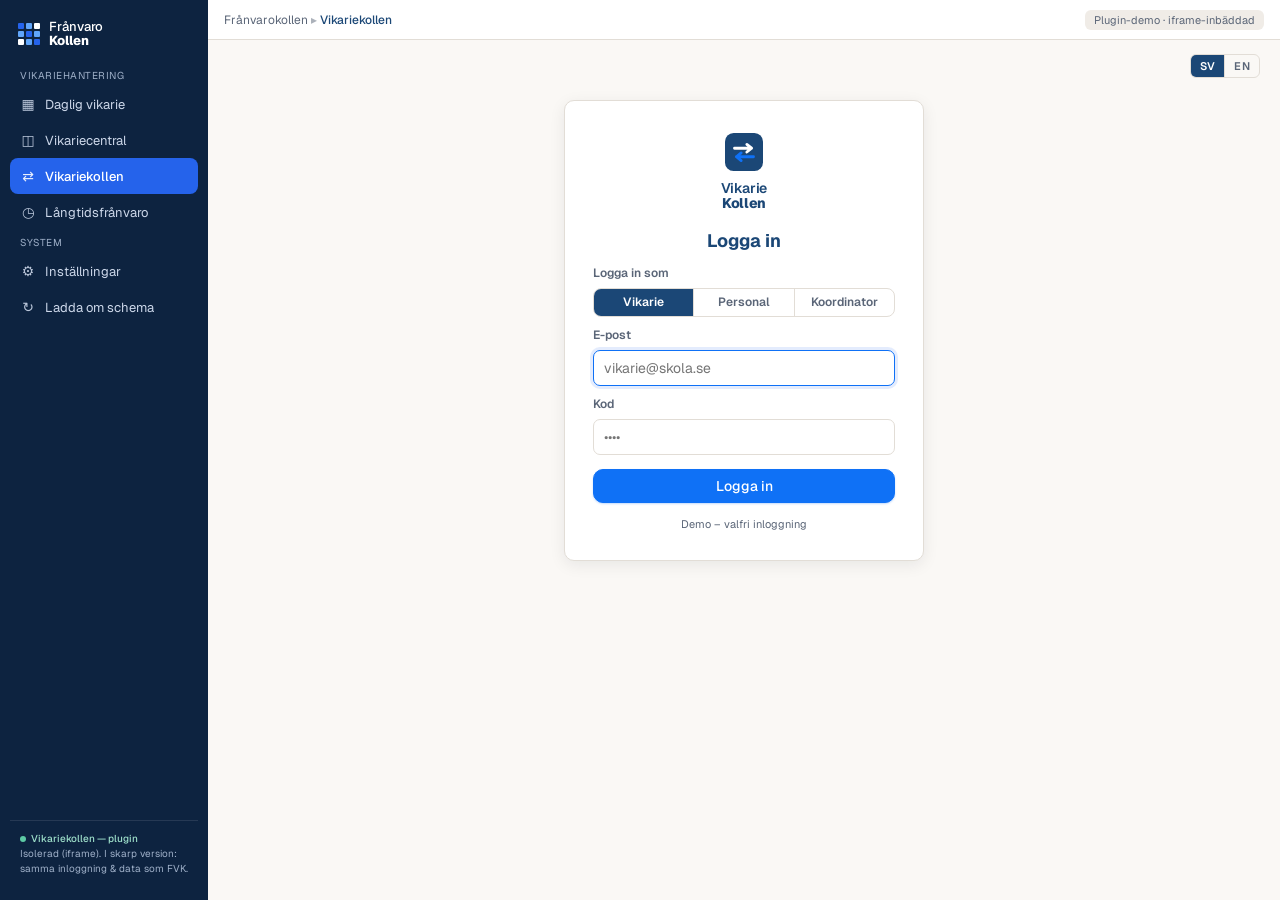
==== fvk-shell.html @ e94582c4 "Add fvk-shell.html — clickable iframe demo of VK embedded in FVK chrome Faux Frånvarokollen shell (n" ====
<!DOCTYPE html>
<html lang="sv">
<head>
  <meta charset="UTF-8" />
  <meta name="viewport" content="width=device-width, initial-scale=1.0" />
  <title>Frånvarokollen · Vikariekollen (plugin-demo)</title>
  <link rel="preconnect" href="https://fonts.googleapis.com" />
  <link rel="preconnect" href="https://fonts.gstatic.com" crossorigin />
  <link rel="stylesheet" href="https://fonts.googleapis.com/css2?family=Geist:wght@400;500;600;700;800&display=swap" />
  <style>
    :root{
      --navy:#16223e; --navy-deep:#0d2340; --blue:#2563eb; --blue2:#60a5fa;
      --paper:#faf8f5; --line:rgba(255,255,255,.10); --muted:#9fb0c8;
      --font:'Geist',ui-sans-serif,system-ui,-apple-system,'Segoe UI',Roboto,Helvetica,Arial,sans-serif;
    }
    *{box-sizing:border-box;margin:0;padding:0;}
    html,body{height:100%;font-family:var(--font);background:var(--paper);}
    .shell{display:flex;height:100vh;width:100%;}

    /* ---- FVK navy sidebar ---- */
    .side{width:208px;flex-shrink:0;background:var(--navy-deep);display:flex;flex-direction:column;padding:14px 10px;}
    .brand{display:flex;align-items:center;gap:9px;padding:6px 8px 16px;}
    .squares{display:grid;grid-template-columns:repeat(3,6px);grid-auto-rows:6px;gap:2px;flex-shrink:0;}
    .squares span{width:6px;height:6px;border-radius:1px;}
    .wm{line-height:1.05;}
    .wm b{display:block;color:#fff;font-size:13px;font-weight:500;}
    .wm b.bot{font-weight:800;}
    .navlbl{color:var(--muted);font-size:10px;letter-spacing:.5px;text-transform:uppercase;padding:6px 10px 4px;}
    .nav{display:flex;align-items:center;gap:9px;color:#cdd8ea;font-size:13px;padding:9px 10px;border-radius:8px;cursor:pointer;user-select:none;transition:background .12s,color .12s;}
    .nav:hover{background:rgba(255,255,255,.06);color:#fff;}
    .nav.active{background:var(--blue);color:#fff;font-weight:500;}
    .nav .ico{width:16px;text-align:center;opacity:.9;font-size:14px;}
    .side-foot{margin-top:auto;color:var(--muted);font-size:10px;padding:10px;border-top:1px solid var(--line);line-height:1.5;}
    .pluglabel{display:inline-flex;align-items:center;gap:5px;color:#9fe1cb;font-weight:500;}
    .dot{width:6px;height:6px;border-radius:50%;background:#5dcaa5;display:inline-block;}

    /* ---- main + plugin frame ---- */
    .main{flex:1;min-width:0;display:flex;flex-direction:column;}
    .crumb{height:40px;flex-shrink:0;background:#fff;border-bottom:1px solid #e2ddd6;display:flex;align-items:center;justify-content:space-between;padding:0 16px;}
    .crumb .path{font-size:12px;color:#5a6577;}
    .crumb .path b{color:#1B4776;font-weight:500;}
    .crumb .tag{font-size:11px;color:#5a6577;background:#f0ece7;border-radius:6px;padding:3px 9px;}
    .frame-wrap{flex:1;min-height:0;position:relative;}
    iframe{width:100%;height:100%;border:0;display:block;background:var(--paper);}

    /* inert-nav toast */
    .toast{position:fixed;left:218px;bottom:18px;background:var(--navy);color:#fff;font-size:12px;padding:9px 13px;border-radius:8px;opacity:0;transform:translateY(6px);transition:opacity .18s,transform .18s;pointer-events:none;max-width:300px;box-shadow:0 6px 20px rgba(13,35,64,.25);}
    .toast.show{opacity:1;transform:translateY(0);}

    @media(max-width:680px){
      .side{width:60px;padding:10px 6px;}
      .wm,.navlbl,.nav span:not(.ico),.side-foot{display:none;}
      .brand{justify-content:center;padding:6px 0 14px;}
      .nav{justify-content:center;padding:10px 0;}
      .toast{left:70px;}
    }
  </style>
</head>
<body>
  <div class="shell">
    <!-- FVK navy sidebar (host chrome) -->
    <aside class="side">
      <div class="brand">
        <div class="squares">
          <span style="background:#2563eb"></span><span style="background:#60a5fa"></span><span style="background:#fff"></span>
          <span style="background:#60a5fa"></span><span style="background:#2563eb"></span><span style="background:#60a5fa"></span>
          <span style="background:#fff"></span><span style="background:#60a5fa"></span><span style="background:#2563eb"></span>
        </div>
        <div class="wm"><b>Frånvaro</b><b class="bot">Kollen</b></div>
      </div>

      <div class="navlbl">Vikariehantering</div>
      <div class="nav" data-inert="Daglig vikarie"><span class="ico">▦</span><span>Daglig vikarie</span></div>
      <div class="nav" data-inert="Vikariecentral"><span class="ico">◫</span><span>Vikariecentral</span></div>
      <div class="nav active"><span class="ico">⇄</span><span>Vikariekollen</span></div>
      <div class="nav" data-inert="Långtidsfrånvaro"><span class="ico">◷</span><span>Långtidsfrånvaro</span></div>

      <div class="navlbl">System</div>
      <div class="nav" data-inert="Inställningar"><span class="ico">⚙</span><span>Inställningar</span></div>
      <div class="nav" data-inert="Ladda om schema"><span class="ico">↻</span><span>Ladda om schema</span></div>

      <div class="side-foot">
        <span class="pluglabel"><span class="dot"></span>Vikariekollen — plugin</span><br>
        Isolerad (iframe). I skarp version: samma inloggning &amp; data som FVK.
      </div>
    </aside>

    <!-- FVK content area = the live VK plugin -->
    <main class="main">
      <div class="crumb">
        <span class="path">Frånvarokollen <span style="opacity:.5">▸</span> <b>Vikariekollen</b></span>
        <span class="tag">Plugin-demo · iframe-inbäddad</span>
      </div>
      <div class="frame-wrap">
        <iframe src="index.html" title="Vikariekollen (inbäddad)"></iframe>
      </div>
    </main>
  </div>

  <div class="toast" id="toast"></div>

  <script>
    var t = document.getElementById('toast'), timer;
    document.querySelectorAll('.nav[data-inert]').forEach(function(n){
      n.addEventListener('click', function(){
        t.textContent = '“' + n.getAttribute('data-inert') + '” är en FVK-vy — ingår inte i den här plugin-demon.';
        t.classList.add('show');
        clearTimeout(timer);
        timer = setTimeout(function(){ t.classList.remove('show'); }, 2600);
      });
    });
  </script>
</body>
</html>
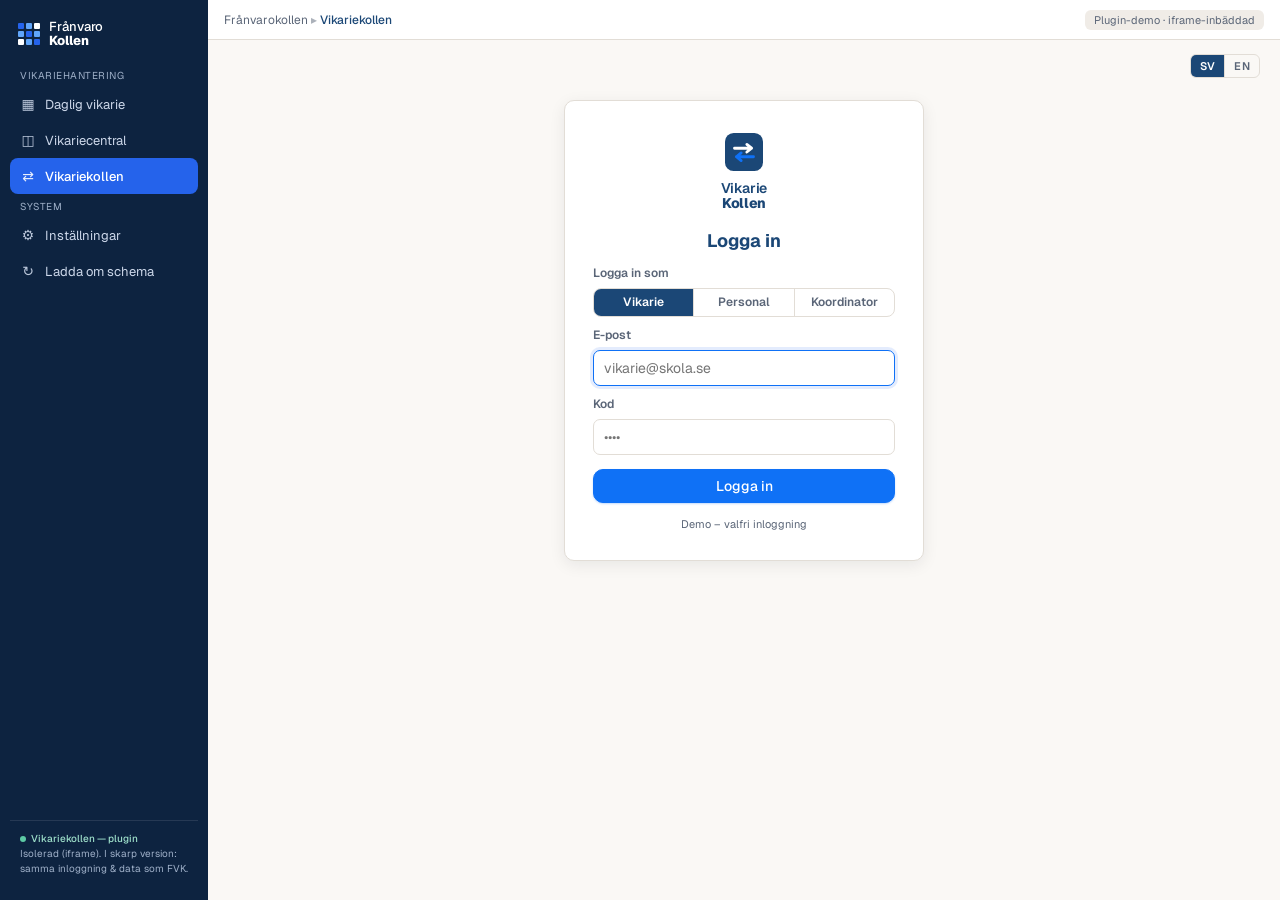
==== commit 28244d74: "v0.8.0 (build 6): lesson-plan auto-attach, richer reliability, vercel.json - Lektionskollen lesson-p" ====
--- a/fvk-shell.html
+++ b/fvk-shell.html
@@ -73,7 +73,6 @@
       <div class="nav" data-inert="Daglig vikarie"><span class="ico">▦</span><span>Daglig vikarie</span></div>
       <div class="nav" data-inert="Vikariecentral"><span class="ico">◫</span><span>Vikariecentral</span></div>
       <div class="nav active"><span class="ico">⇄</span><span>Vikariekollen</span></div>
-      <div class="nav" data-inert="Långtidsfrånvaro"><span class="ico">◷</span><span>Långtidsfrånvaro</span></div>
 
       <div class="navlbl">System</div>
       <div class="nav" data-inert="Inställningar"><span class="ico">⚙</span><span>Inställningar</span></div>
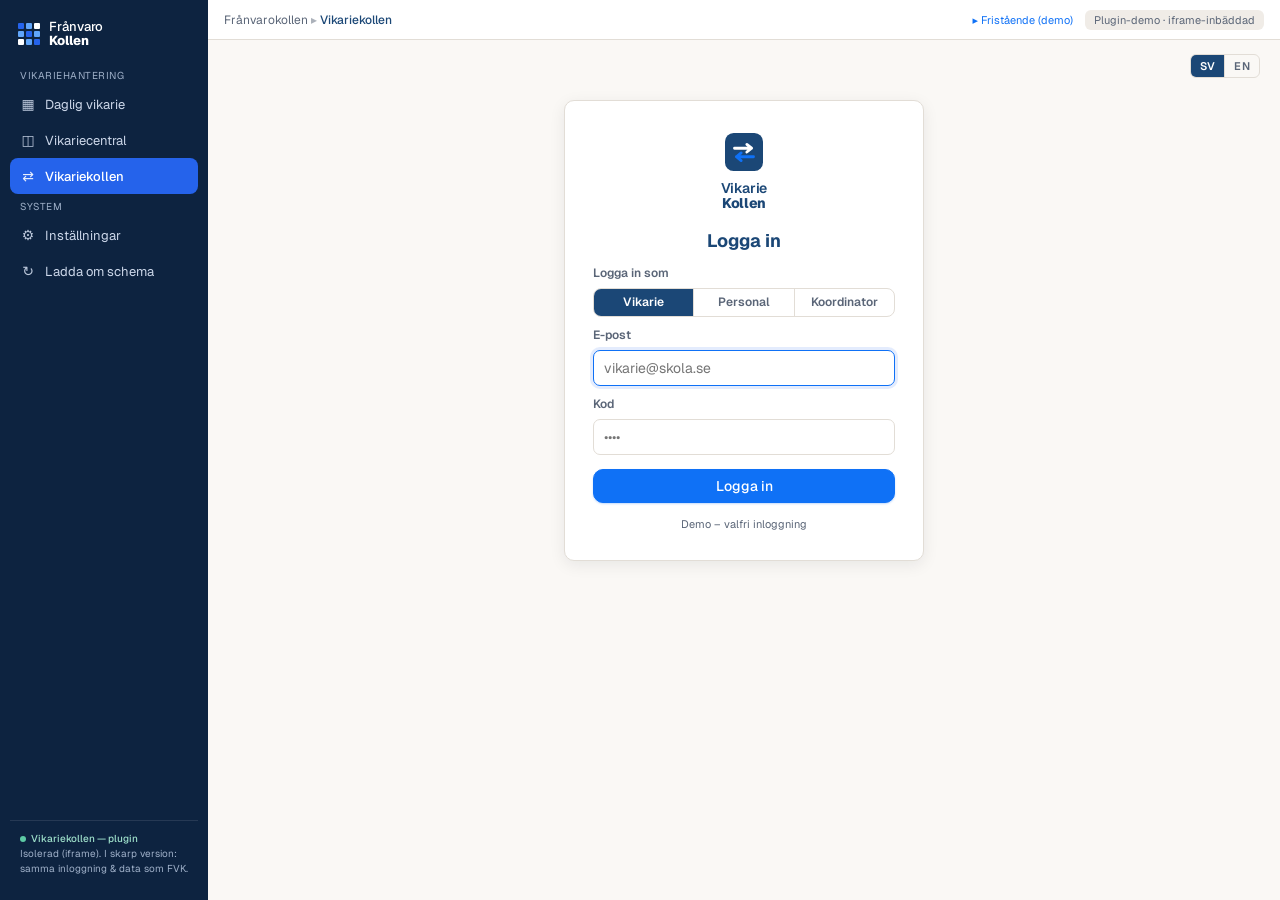
==== commit d39f2e3a: "v0.8.3 (build 9): demo-only view switcher (standalone <-> in FVK) - Standalone app footer: "Visa i F" ====
--- a/fvk-shell.html
+++ b/fvk-shell.html
@@ -88,7 +88,10 @@
     <main class="main">
       <div class="crumb">
         <span class="path">Frånvarokollen <span style="opacity:.5">▸</span> <b>Vikariekollen</b></span>
-        <span class="tag">Plugin-demo · iframe-inbäddad</span>
+        <span style="display:flex;align-items:center;gap:12px;">
+          <a href="index.html" title="Endast demo — visa fristående VK (mobil/webb-appen)" style="font-size:11px;color:#0F71F6;text-decoration:none;">▸ Fristående (demo)</a>
+          <span class="tag">Plugin-demo · iframe-inbäddad</span>
+        </span>
       </div>
       <div class="frame-wrap">
         <iframe src="index.html" title="Vikariekollen (inbäddad)"></iframe>
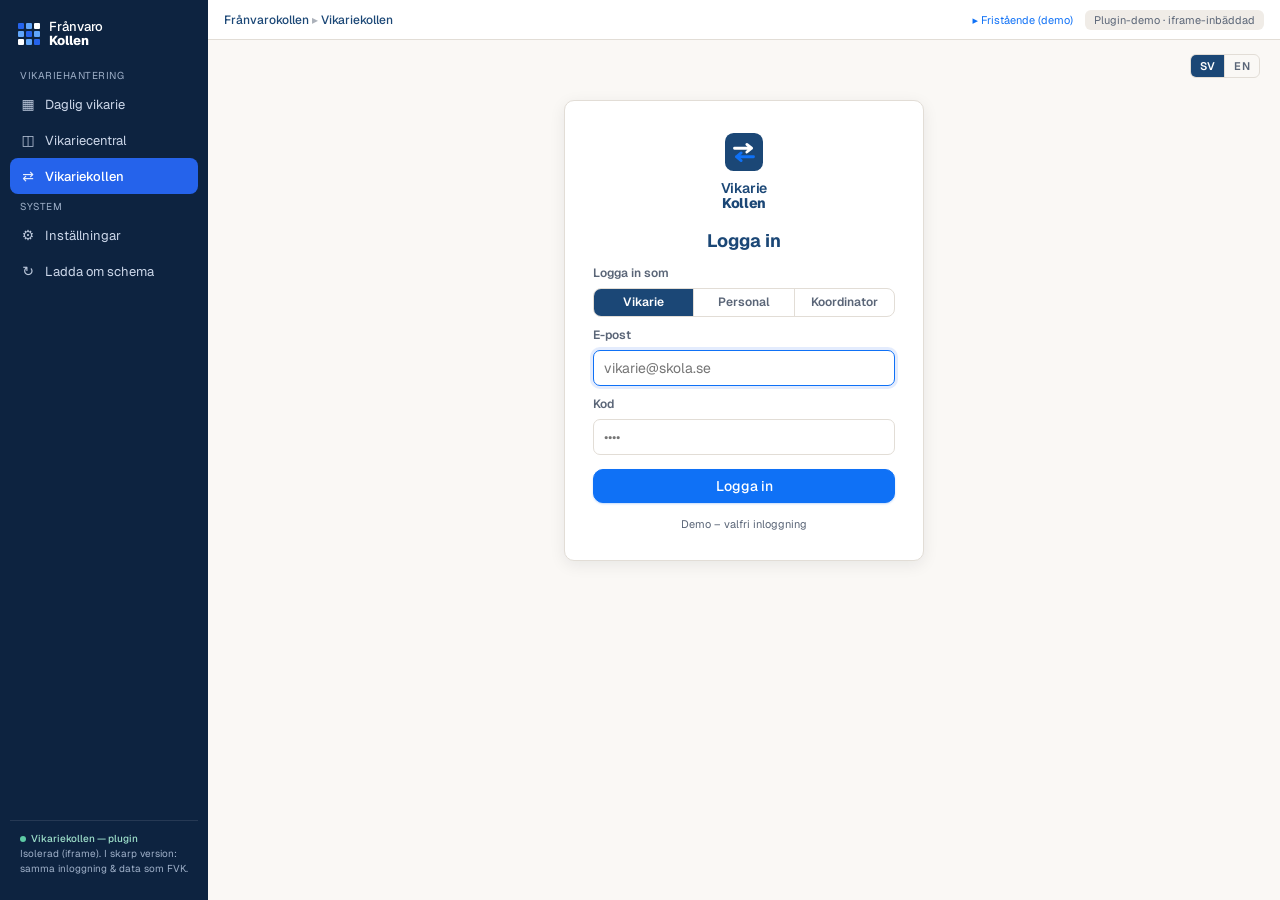
==== commit b76c1ede: "v0.8.4 (build 13): mark brand wordmark translate="no" Prevents browser auto-translate from mangling " ====
--- a/fvk-shell.html
+++ b/fvk-shell.html
@@ -66,13 +66,13 @@
           <span style="background:#60a5fa"></span><span style="background:#2563eb"></span><span style="background:#60a5fa"></span>
           <span style="background:#fff"></span><span style="background:#60a5fa"></span><span style="background:#2563eb"></span>
         </div>
-        <div class="wm"><b>Frånvaro</b><b class="bot">Kollen</b></div>
+        <div class="wm notranslate" translate="no"><b>Frånvaro</b><b class="bot">Kollen</b></div>
       </div>
 
       <div class="navlbl">Vikariehantering</div>
       <div class="nav" data-inert="Daglig vikarie"><span class="ico">▦</span><span>Daglig vikarie</span></div>
       <div class="nav" data-inert="Vikariecentral"><span class="ico">◫</span><span>Vikariecentral</span></div>
-      <div class="nav active"><span class="ico">⇄</span><span>Vikariekollen</span></div>
+      <div class="nav active"><span class="ico">⇄</span><span translate="no" class="notranslate">Vikariekollen</span></div>
 
       <div class="navlbl">System</div>
       <div class="nav" data-inert="Inställningar"><span class="ico">⚙</span><span>Inställningar</span></div>
@@ -87,7 +87,7 @@
     <!-- FVK content area = the live VK plugin -->
     <main class="main">
       <div class="crumb">
-        <span class="path">Frånvarokollen <span style="opacity:.5">▸</span> <b>Vikariekollen</b></span>
+        <span class="path" translate="no"><b>Frånvarokollen</b> <span style="opacity:.5">▸</span> <b>Vikariekollen</b></span>
         <span style="display:flex;align-items:center;gap:12px;">
           <a href="index.html" title="Endast demo — visa fristående VK (mobil/webb-appen)" style="font-size:11px;color:#0F71F6;text-decoration:none;">▸ Fristående (demo)</a>
           <span class="tag">Plugin-demo · iframe-inbäddad</span>
